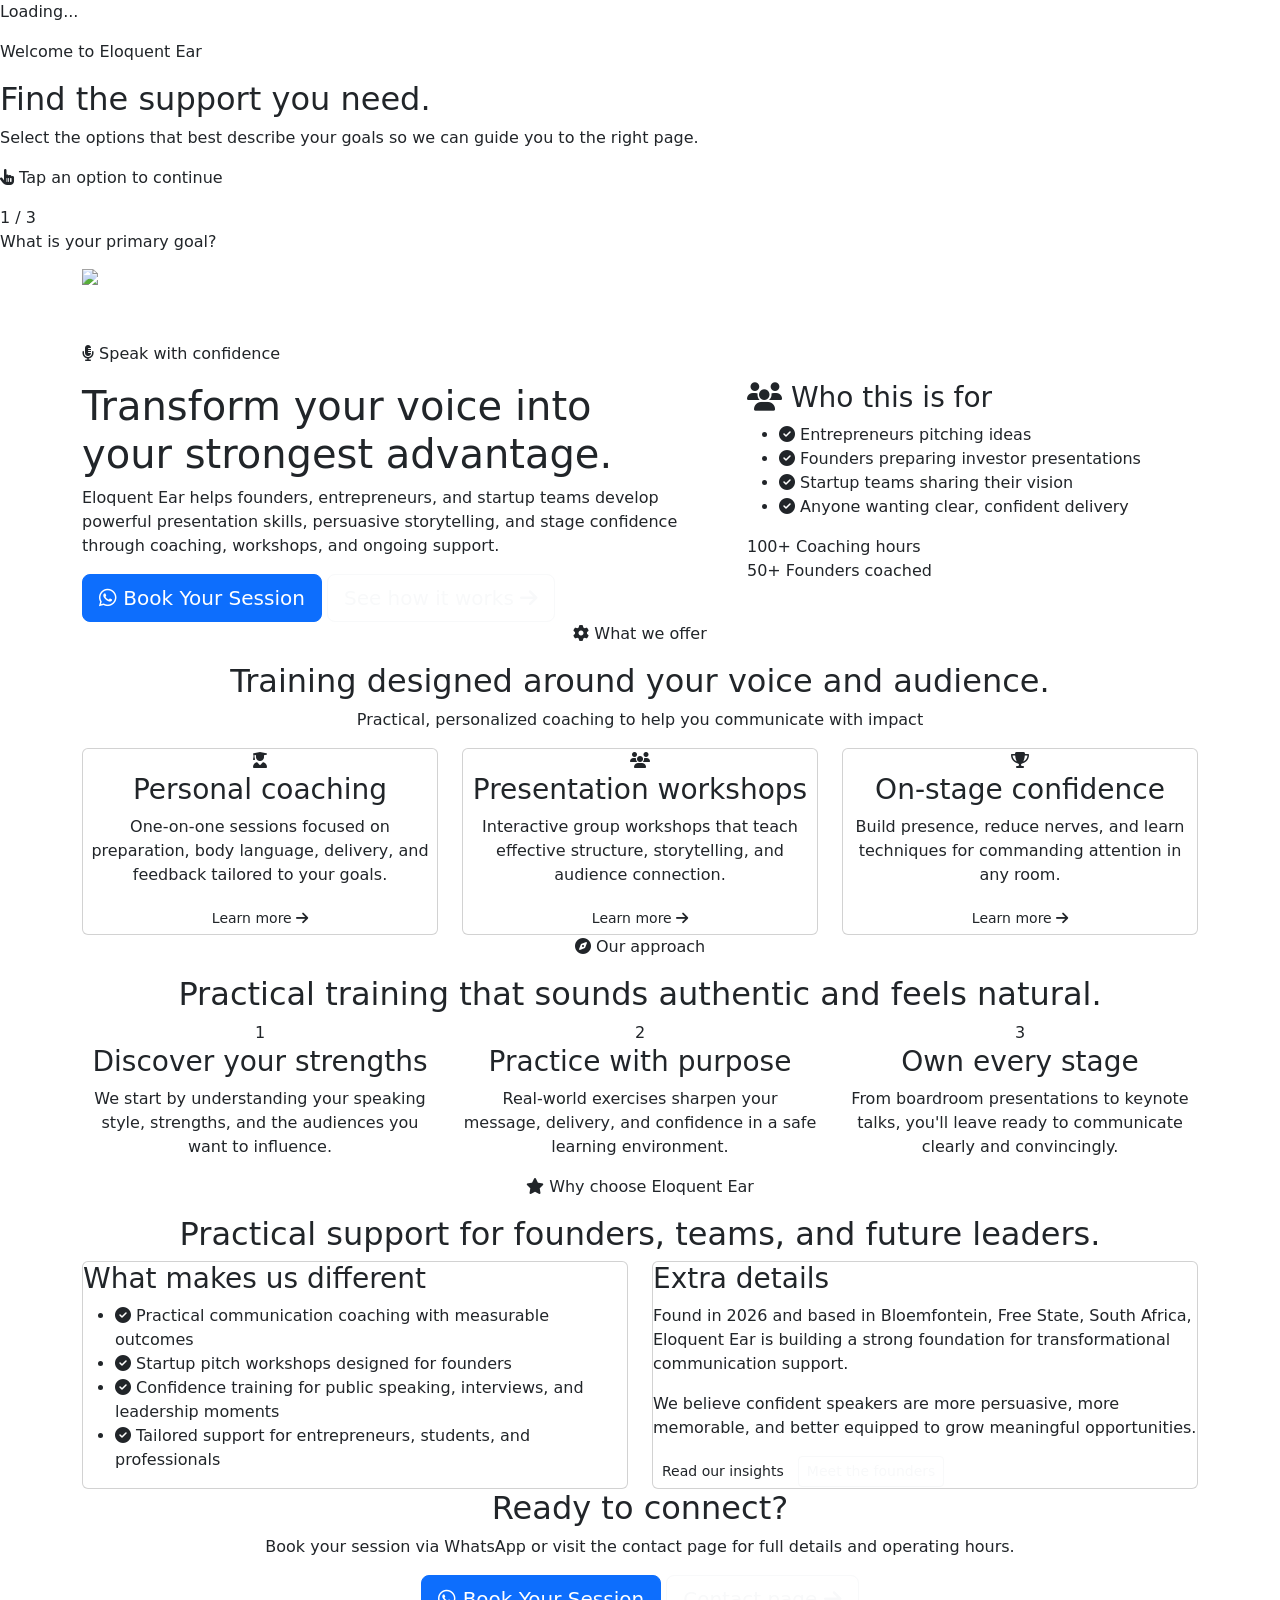
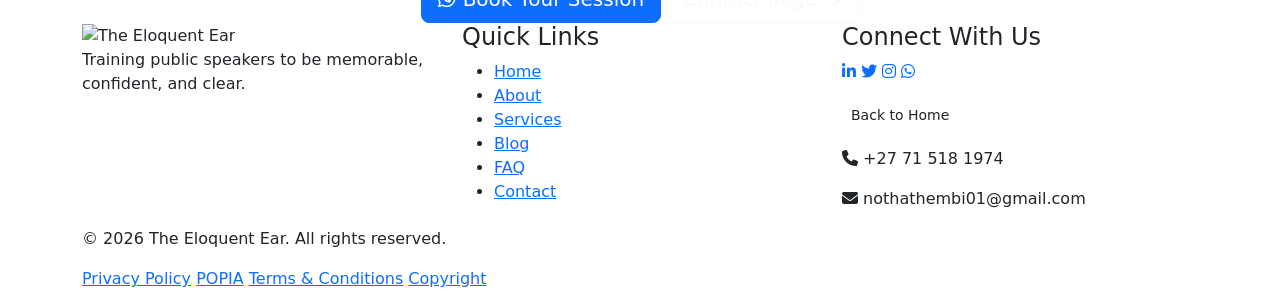
==== index.html @ 341767f8 "Add files via upload" ====
<!DOCTYPE html>
<html lang="en">
<head>
  <meta charset="UTF-8" />
  <meta name="viewport" content="width=device-width, initial-scale=1.0" />
  <title>The Eloquent Ear | Public Speaking Training</title>
  
  <!-- Bootstrap 5 -->
  <link href="https://cdn.jsdelivr.net/npm/bootstrap@5.3.0/dist/css/bootstrap.min.css" rel="stylesheet" />
  <!-- Font Awesome 6 -->
  <link rel="stylesheet" href="https://cdnjs.cloudflare.com/ajax/libs/font-awesome/6.4.0/css/all.min.css" />
  <!-- Google Fonts -->
  <link href="https://fonts.googleapis.com/css2?family=Inter:wght@300;400;600;700;800;900&display=swap" rel="stylesheet" />
  <!-- Custom CSS -->
  <link rel="stylesheet" href="assets/css/styles.css" />
  <!-- Favicon -->
  <link rel="icon" type="image/svg+xml" href="assets/images/favicon.svg" />
  <!-- Meta -->
  <meta name="description" content="Eloquent Ear — public speaking training for founders, entrepreneurs and startup teams. Coaching, workshops and on-stage confidence." />
  <meta name="theme-color" content="#d4af37" />
  <!-- Open Graph -->
  <meta property="og:title" content="Eloquent Ear | Public Speaking Training" />
  <meta property="og:description" content="Coaching and workshops to help founders and teams speak with clarity, confidence and impact." />
  <meta property="og:image" content="assets/images/logo.png" />
  <meta property="og:type" content="website" />
  <meta name="twitter:card" content="summary_large_image" />
  <link rel="canonical" href="https://yourdomain.com/eloquent-ear/index.html" />
</head>
<body>
  <!-- Loading Screen -->
  <div id="loader" class="loader-wrapper">
    <div class="loader">
      <span></span>
      <span></span>
      <span></span>
      <span></span>
    </div>
    <p class="loader-text">Loading...</p>
  </div>

  <!-- Entry Quiz Overlay -->
  <div id="entryQuizOverlay" class="entry-quiz-overlay">
    <div class="entry-quiz-card">
      <p class="eyebrow">Welcome to Eloquent Ear</p>
      <h2 class="gradient-text">Find the support you need.</h2>
      <p>Select the options that best describe your goals so we can guide you to the right page.</p>
      <p class="quiz-instructions"><i class="fas fa-hand-pointer"></i> Tap an option to continue</p>
      <div class="quiz-summary">
        <span id="quizStep">1</span> / 3
      </div>
      <div id="quizQuestion" class="quiz-question">What is your primary goal?</div>
      <div id="quizOptions" class="quiz-options"></div>
    </div>
  </div>

  <!-- Navigation -->
  <nav class="navbar navbar-expand-lg navbar-dark sticky-top">
    <div class="container">
      <a class="navbar-brand" href="index.html">
        <img src="assets/images/logo.png" alt="The Eloquent Ear" class="brand-logo" />
        <div>
          <span class="brand-name">The Eloquent Ear</span>
          <small class="brand-tagline">Public speaking training</small>
        </div>
      </a>
      <button class="navbar-toggler" type="button" data-bs-toggle="collapse" data-bs-target="#navbarNav">
        <span class="navbar-toggler-icon"></span>
      </button>
      <div class="collapse navbar-collapse" id="navbarNav">
        <ul class="navbar-nav ms-auto">
          <li class="nav-item"><a class="nav-link active" href="./index.html">Home</a></li>
          <li class="nav-item"><a class="nav-link" href="./about.html">About</a></li>
          <li class="nav-item"><a class="nav-link" href="./services.html">Services</a></li>
          <li class="nav-item"><a class="nav-link" href="./faq.html">FAQ</a></li>
          <li class="nav-item">
            <a class="nav-link btn-nav-cta" href="./contact.html">
              <i class="fas fa-envelope"></i> Contact
            </a>
          </li>
        </ul>
      </div>
    </div>
  </nav>

  <!-- Hero Section -->
  <section class="hero-section">
    <div class="container">
      <div class="row align-items-center min-vh-75">
        <div class="col-lg-7 hero-content" data-aos="fade-up">
          <p class="eyebrow"><i class="fas fa-microphone-alt"></i> Speak with confidence</p>
          <h1 class="hero-title">
            Transform your voice into <br />
            <span class="gradient-text">your strongest advantage.</span>
          </h1>
          <p class="hero-text">
            Eloquent Ear helps founders, entrepreneurs, and startup teams develop powerful presentation skills, 
            persuasive storytelling, and stage confidence through coaching, workshops, and ongoing support.
          </p>
          <div class="hero-actions">
            <a href="https://api.whatsapp.com/send?phone=27715181974&text=Hello%2C%20I%20would%20like%20to%20book%20a%20session%20with%20Eloquent%20Ear." 
               class="btn btn-primary btn-lg" target="_blank" rel="noopener">
              <i class="fab fa-whatsapp"></i> Book Your Session
            </a>
            <a href="services.html" class="btn btn-outline-light btn-lg">See how it works <i class="fas fa-arrow-right"></i></a>
          </div>
        </div>
        <div class="col-lg-5" data-aos="fade-left" data-aos-delay="200">
          <div class="hero-card">
            <h3><i class="fas fa-users"></i> Who this is for</h3>
            <ul class="hero-list">
              <li><i class="fas fa-check-circle text-gold"></i> Entrepreneurs pitching ideas</li>
              <li><i class="fas fa-check-circle text-gold"></i> Founders preparing investor presentations</li>
              <li><i class="fas fa-check-circle text-gold"></i> Startup teams sharing their vision</li>
              <li><i class="fas fa-check-circle text-gold"></i> Anyone wanting clear, confident delivery</li>
            </ul>
            <div class="hero-stats">
              <div class="stat-item">
                <span class="stat-number">100+</span>
                <span class="stat-label">Coaching hours</span>
              </div>
              <div class="stat-item">
                <span class="stat-number">50+</span>
                <span class="stat-label">Founders coached</span>
              </div>
            </div>
          </div>
        </div>
      </div>
    </div>
    <!-- Animated Background -->
    <div class="particles-bg"></div>
  </section>

  <!-- Services Section -->
  <section id="services" class="section services-section">
    <div class="container">
      <div class="text-center section-heading" data-aos="fade-up">
        <p class="eyebrow"><i class="fas fa-cog"></i> What we offer</p>
        <h2>Training designed around <span class="gradient-text">your voice</span> and audience.</h2>
        <p class="section-subtitle">Practical, personalized coaching to help you communicate with impact</p>
      </div>
      <div class="row g-4">
        <div class="col-md-4" data-aos="fade-up" data-aos-delay="100">
          <div class="card service-card h-100 text-center">
            <div class="card-icon"><i class="fas fa-user-graduate"></i></div>
            <h3>Personal coaching</h3>
            <p>One-on-one sessions focused on preparation, body language, delivery, and feedback tailored to your goals.</p>
            <a href="services.html" class="btn btn-outline-gold btn-sm">Learn more <i class="fas fa-arrow-right"></i></a>
          </div>
        </div>
        <div class="col-md-4" data-aos="fade-up" data-aos-delay="200">
          <div class="card service-card h-100 text-center">
            <div class="card-icon"><i class="fas fa-users"></i></div>
            <h3>Presentation workshops</h3>
            <p>Interactive group workshops that teach effective structure, storytelling, and audience connection.</p>
            <a href="services.html" class="btn btn-outline-gold btn-sm">Learn more <i class="fas fa-arrow-right"></i></a>
          </div>
        </div>
        <div class="col-md-4" data-aos="fade-up" data-aos-delay="300">
          <div class="card service-card h-100 text-center">
            <div class="card-icon"><i class="fas fa-trophy"></i></div>
            <h3>On-stage confidence</h3>
            <p>Build presence, reduce nerves, and learn techniques for commanding attention in any room.</p>
            <a href="services.html" class="btn btn-outline-gold btn-sm">Learn more <i class="fas fa-arrow-right"></i></a>
          </div>
        </div>
      </div>
    </div>
  </section>

  <!-- Approach Section -->
  <section id="approach" class="section approach-section">
    <div class="container">
      <div class="text-center section-heading" data-aos="fade-up">
        <p class="eyebrow"><i class="fas fa-compass"></i> Our approach</p>
        <h2>Practical training that sounds <span class="gradient-text">authentic</span> and feels natural.</h2>
      </div>
      <div class="row g-4">
        <div class="col-md-4" data-aos="fade-up" data-aos-delay="100">
          <div class="process-step text-center">
            <div class="step-number">1</div>
            <h3>Discover your strengths</h3>
            <p>We start by understanding your speaking style, strengths, and the audiences you want to influence.</p>
          </div>
        </div>
        <div class="col-md-4" data-aos="fade-up" data-aos-delay="200">
          <div class="process-step text-center">
            <div class="step-number">2</div>
            <h3>Practice with purpose</h3>
            <p>Real-world exercises sharpen your message, delivery, and confidence in a safe learning environment.</p>
          </div>
        </div>
        <div class="col-md-4" data-aos="fade-up" data-aos-delay="300">
          <div class="process-step text-center">
            <div class="step-number">3</div>
            <h3>Own every stage</h3>
            <p>From boardroom presentations to keynote talks, you'll leave ready to communicate clearly and convincingly.</p>
          </div>
        </div>
      </div>
    </div>
  </section>

  <!-- Additional Info Section -->
  <section class="section why-us-section">
    <div class="container">
      <div class="text-center section-heading" data-aos="fade-up">
        <p class="eyebrow"><i class="fas fa-star"></i> Why choose Eloquent Ear</p>
        <h2>Practical support for <span class="gradient-text">founders, teams, and future leaders</span>.</h2>
      </div>
      <div class="row g-4">
        <div class="col-lg-6" data-aos="fade-up" data-aos-delay="100">
          <div class="card mission-card h-100">
            <h3>What makes us different</h3>
            <ul class="hero-list">
              <li><i class="fas fa-check-circle text-gold"></i> Practical communication coaching with measurable outcomes</li>
              <li><i class="fas fa-check-circle text-gold"></i> Startup pitch workshops designed for founders</li>
              <li><i class="fas fa-check-circle text-gold"></i> Confidence training for public speaking, interviews, and leadership moments</li>
              <li><i class="fas fa-check-circle text-gold"></i> Tailored support for entrepreneurs, students, and professionals</li>
            </ul>
          </div>
        </div>
        <div class="col-lg-6" data-aos="fade-up" data-aos-delay="200">
          <div class="card mission-card h-100">
            <h3>Extra details</h3>
            <p>Found in 2026 and based in Bloemfontein, Free State, South Africa, Eloquent Ear is building a strong foundation for transformational communication support.</p>
            <p>We believe confident speakers are more persuasive, more memorable, and better equipped to grow meaningful opportunities.</p>
            <div class="hero-actions">
              <a href="blog.html" class="btn btn-outline-gold btn-sm">Read our insights</a>
              <a href="about.html" class="btn btn-outline-light btn-sm">Meet the founders</a>
            </div>
          </div>
        </div>
      </div>
    </div>
  </section>

  <!-- CTA Section -->
  <section class="cta-section">
    <div class="container text-center" data-aos="fade-up">
      <h2>Ready to <span class="gradient-text">connect</span>?</h2>
      <p class="cta-text">Book your session via WhatsApp or visit the contact page for full details and operating hours.</p>
      <div class="hero-actions justify-content-center">
        <a href="https://api.whatsapp.com/send?phone=27715181974&text=Hello%2C%20I%20would%20like%20to%20book%20a%20session%20with%20Eloquent%20Ear." 
           class="btn btn-primary btn-lg" target="_blank" rel="noopener">
          <i class="fab fa-whatsapp"></i> Book Your Session
        </a>
        <a href="contact.html" class="btn btn-outline-light btn-lg">Contact page <i class="fas fa-arrow-right"></i></a>
      </div>
    </div>
  </section>

  <!-- Footer -->
  <footer class="site-footer">
    <div class="container">
      <div class="row">
        <div class="col-md-4">
          <img src="assets/images/logo.png" alt="The Eloquent Ear" class="footer-logo" />
          <p class="footer-about">Training public speakers to be memorable, confident, and clear.</p>
        </div>
        <div class="col-md-4">
          <h4>Quick Links</h4>
          <ul class="footer-links">
            <li><a href="index.html">Home</a></li>
            <li><a href="about.html">About</a></li>
            <li><a href="services.html">Services</a></li>
            <li><a href="blog.html">Blog</a></li>
            <li><a href="faq.html">FAQ</a></li>
            <li><a href="contact.html">Contact</a></li>
          </ul>
        </div>
        <div class="col-md-4">
          <h4>Connect With Us</h4>
          <div class="social-links">
            <a href="https://www.linkedin.com/" class="social-link" target="_blank" rel="noopener noreferrer" aria-label="Visit LinkedIn"><i class="fab fa-linkedin-in"></i></a>
            <a href="https://x.com/" class="social-link" target="_blank" rel="noopener noreferrer" aria-label="Visit X"><i class="fab fa-twitter"></i></a>
            <a href="https://www.instagram.com/" class="social-link" target="_blank" rel="noopener noreferrer" aria-label="Visit Instagram"><i class="fab fa-instagram"></i></a>
            <a href="https://api.whatsapp.com/send?phone=27715181974" class="social-link" target="_blank" rel="noopener noreferrer" aria-label="Contact on WhatsApp"><i class="fab fa-whatsapp"></i></a>
          </div>
          <p class="mt-3"><a href="./index.html" class="btn btn-outline-gold btn-sm">Back to Home</a></p>
          <p class="footer-contact"><i class="fas fa-phone"></i> +27 71 518 1974</p>
          <p class="footer-contact"><i class="fas fa-envelope"></i> nothathembi01@gmail.com</p>
        </div>
      </div>
      <div class="footer-bottom">
        <p>&copy; 2026 The Eloquent Ear. All rights reserved.</p>
        <div class="footer-legal-links">
          <a href="legal.html#privacy-policy">Privacy Policy</a>
          <a href="legal.html#popia-notice">POPIA</a>
          <a href="legal.html#terms-conditions">Terms & Conditions</a>
          <a href="legal.html#copyright-policy">Copyright</a>
        </div>
      </div>
    </div>
  </footer>

  <!-- Bootstrap JS -->
  <script src="https://cdn.jsdelivr.net/npm/bootstrap@5.3.0/dist/js/bootstrap.bundle.min.js"></script>
  <!-- Custom JS -->
  <script src="assets/js/script.js"></script>
</body>
</html>
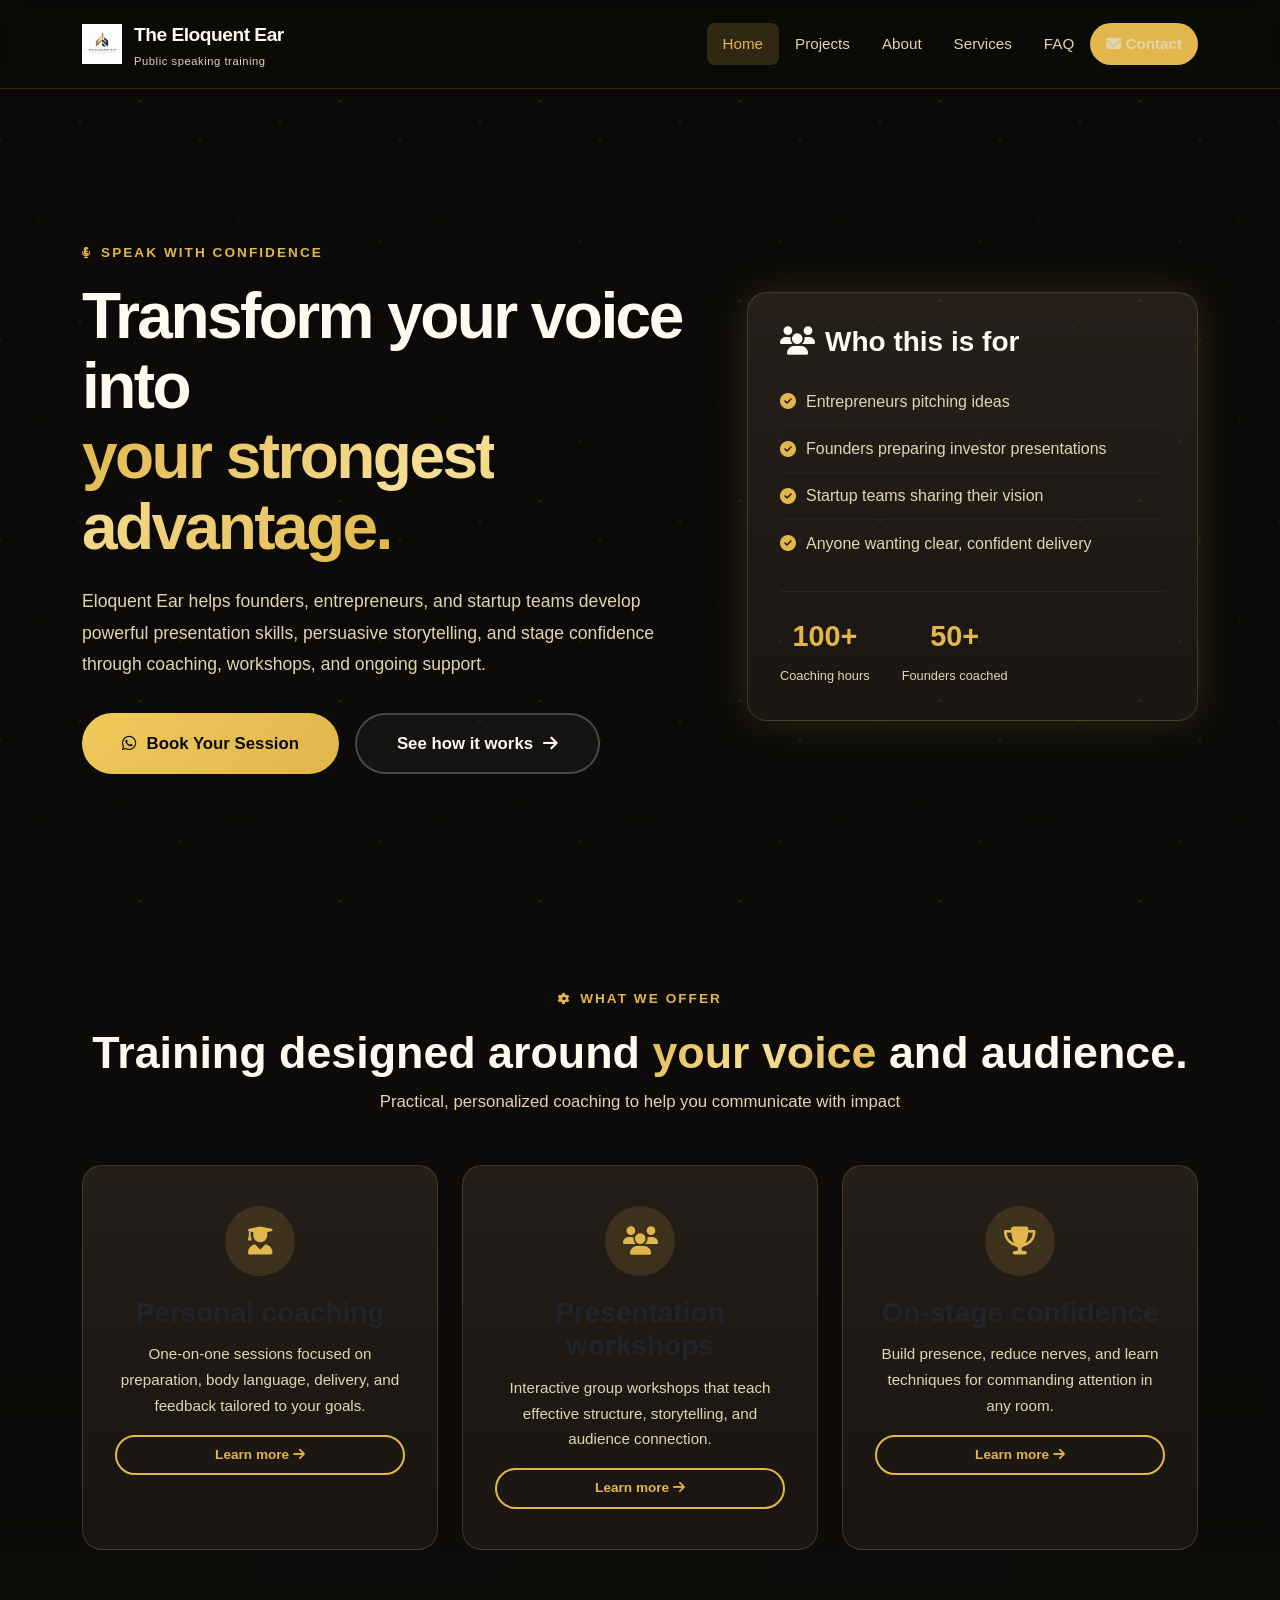
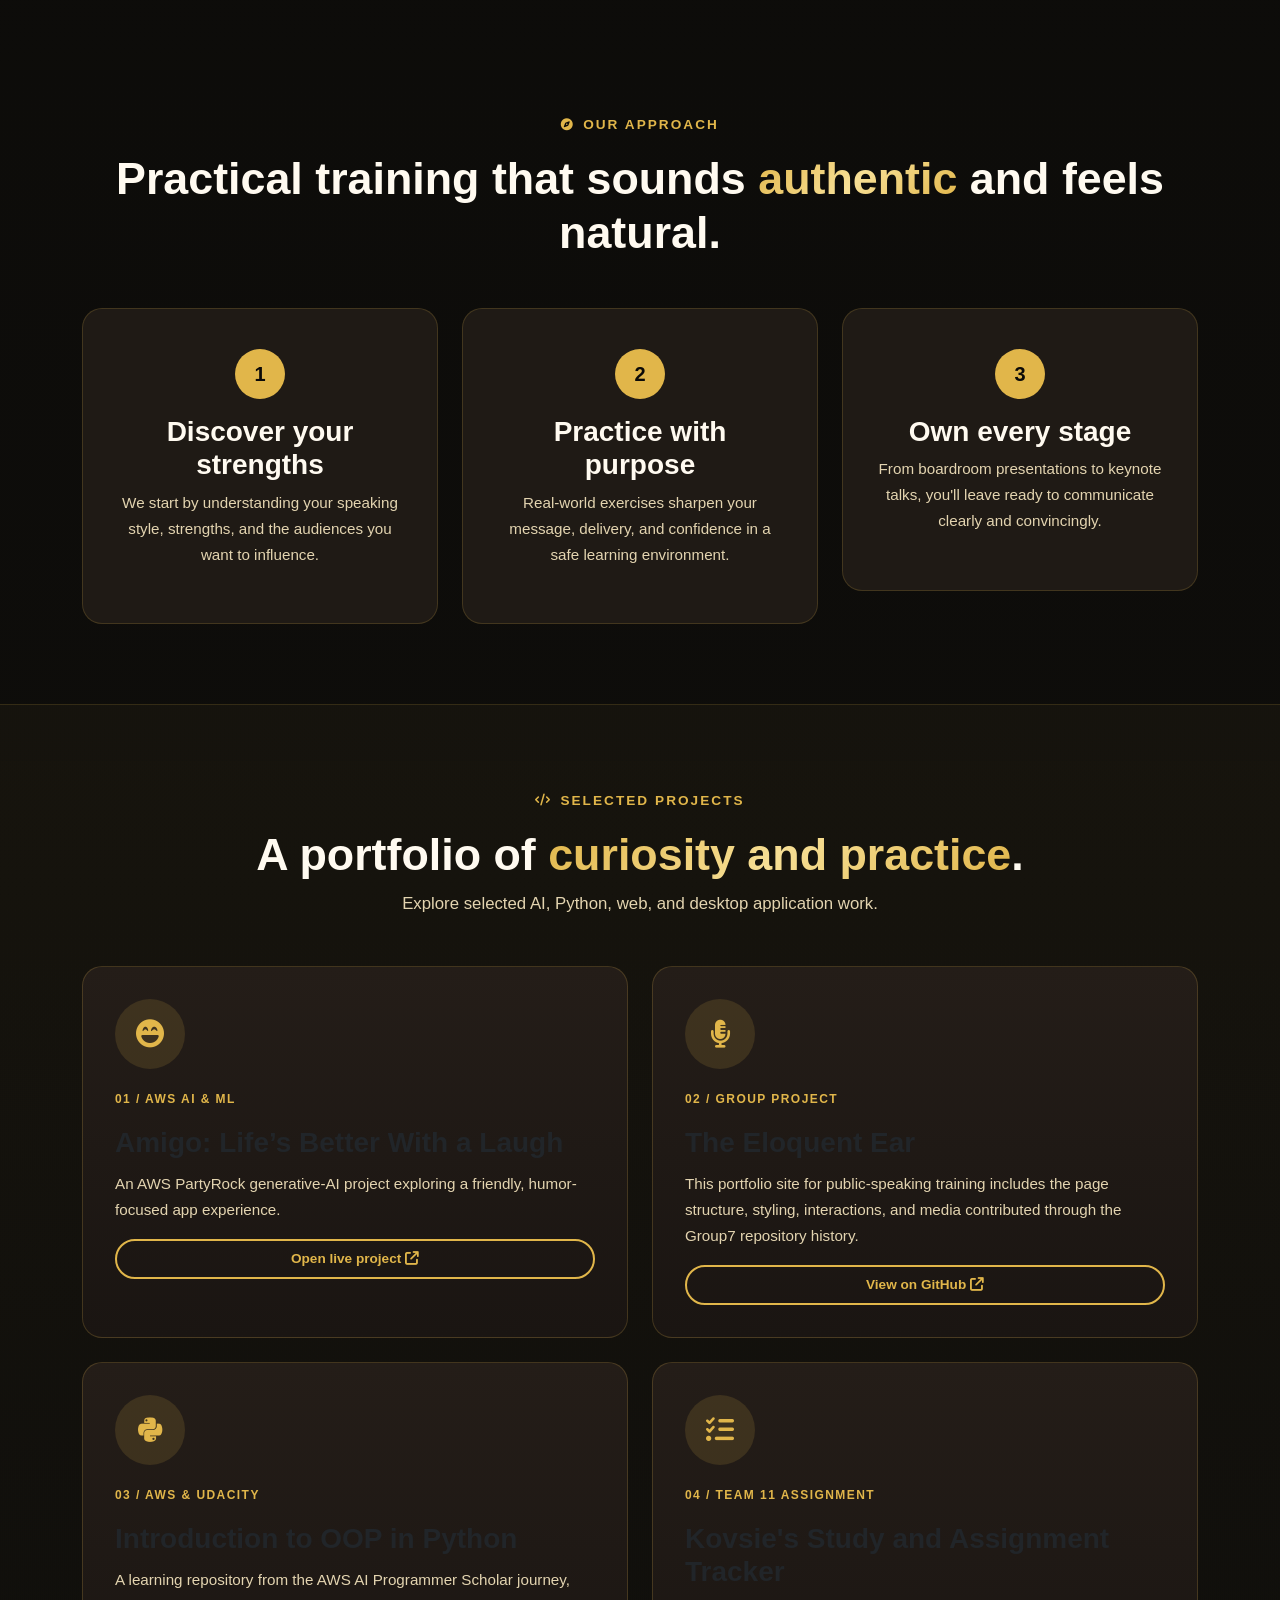
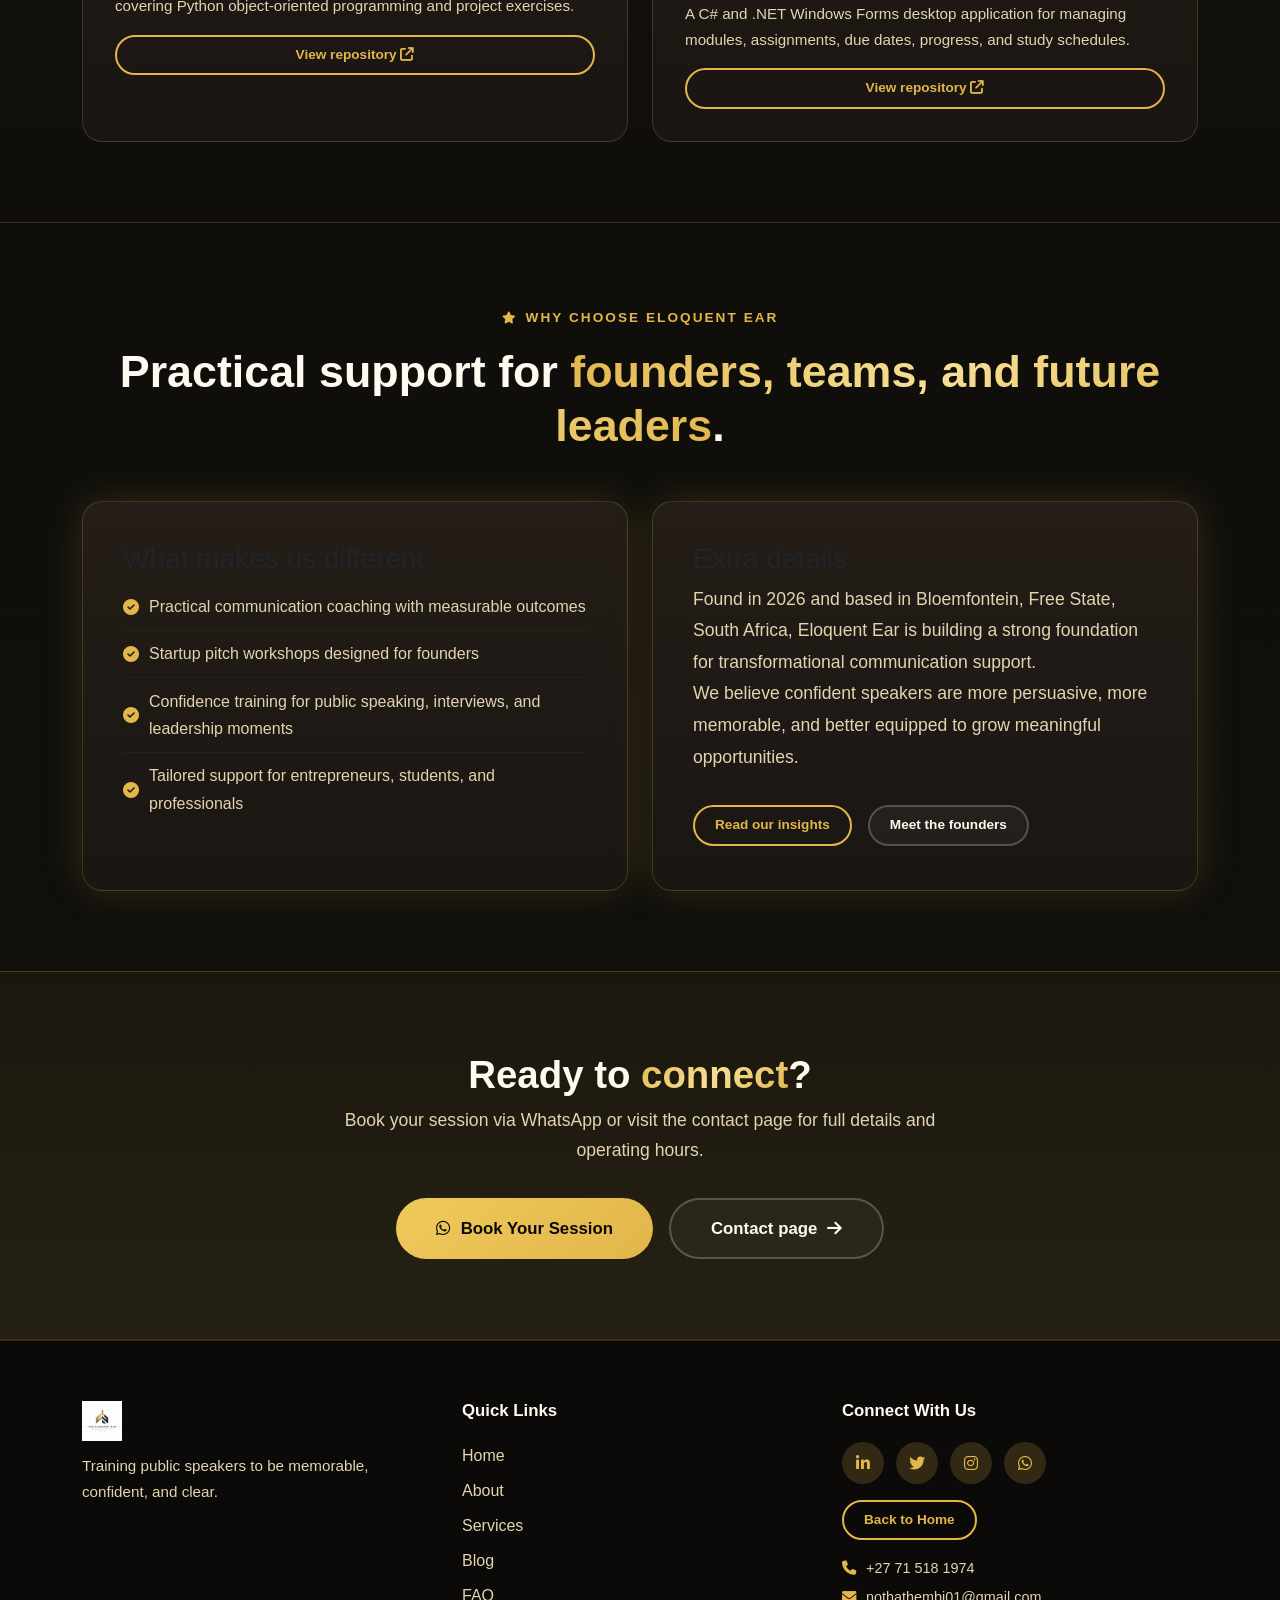
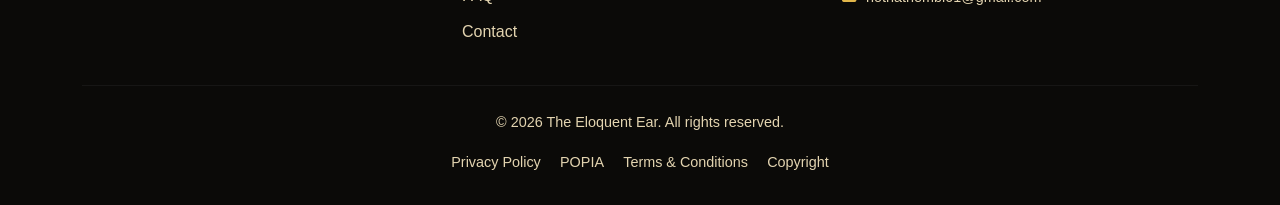
==== commit 9225111e: "Add selected projects to portfolio Co-authored-by: Copilot App <223556219+Copilot@users.noreply.gith" ====
--- a/index.html
+++ b/index.html
@@ -12,16 +12,16 @@
   <!-- Google Fonts -->
   <link href="https://fonts.googleapis.com/css2?family=Inter:wght@300;400;600;700;800;900&display=swap" rel="stylesheet" />
   <!-- Custom CSS -->
-  <link rel="stylesheet" href="assets/css/styles.css" />
+  <link rel="stylesheet" href="styles.css" />
   <!-- Favicon -->
-  <link rel="icon" type="image/svg+xml" href="assets/images/favicon.svg" />
+  <link rel="icon" type="image/png" href="logo.png" />
   <!-- Meta -->
   <meta name="description" content="Eloquent Ear — public speaking training for founders, entrepreneurs and startup teams. Coaching, workshops and on-stage confidence." />
   <meta name="theme-color" content="#d4af37" />
   <!-- Open Graph -->
   <meta property="og:title" content="Eloquent Ear | Public Speaking Training" />
   <meta property="og:description" content="Coaching and workshops to help founders and teams speak with clarity, confidence and impact." />
-  <meta property="og:image" content="assets/images/logo.png" />
+  <meta property="og:image" content="logo.png" />
   <meta property="og:type" content="website" />
   <meta name="twitter:card" content="summary_large_image" />
   <link rel="canonical" href="https://yourdomain.com/eloquent-ear/index.html" />
@@ -57,7 +57,7 @@
   <nav class="navbar navbar-expand-lg navbar-dark sticky-top">
     <div class="container">
       <a class="navbar-brand" href="index.html">
-        <img src="assets/images/logo.png" alt="The Eloquent Ear" class="brand-logo" />
+        <img src="logo.png" alt="The Eloquent Ear" class="brand-logo" />
         <div>
           <span class="brand-name">The Eloquent Ear</span>
           <small class="brand-tagline">Public speaking training</small>
@@ -69,6 +69,7 @@
       <div class="collapse navbar-collapse" id="navbarNav">
         <ul class="navbar-nav ms-auto">
           <li class="nav-item"><a class="nav-link active" href="./index.html">Home</a></li>
+          <li class="nav-item"><a class="nav-link" href="#projects">Projects</a></li>
           <li class="nav-item"><a class="nav-link" href="./about.html">About</a></li>
           <li class="nav-item"><a class="nav-link" href="./services.html">Services</a></li>
           <li class="nav-item"><a class="nav-link" href="./faq.html">FAQ</a></li>
@@ -201,6 +202,55 @@
     </div>
   </section>
 
+  <!-- Projects Section -->
+  <section id="projects" class="section projects-section">
+    <div class="container">
+      <div class="text-center section-heading" data-aos="fade-up">
+        <p class="eyebrow"><i class="fas fa-code"></i> Selected projects</p>
+        <h2>A portfolio of <span class="gradient-text">curiosity and practice</span>.</h2>
+        <p class="section-subtitle">Explore selected AI, Python, web, and desktop application work.</p>
+      </div>
+      <div class="row g-4">
+        <div class="col-md-6" data-aos="fade-up">
+          <article class="card project-card h-100">
+            <div class="card-icon"><i class="fas fa-face-laugh-beam"></i></div>
+            <p class="project-number">01 / AWS AI &amp; ML</p>
+            <h3>Amigo: Life’s Better With a Laugh</h3>
+            <p>An AWS PartyRock generative-AI project exploring a friendly, humor-focused app experience.</p>
+            <a class="btn btn-outline-gold btn-sm" href="https://partyrock.aws/u/Noluthando123/RbzQM9bd8/Amigo%253A-Life%27s-Better-With-a-Laugh" target="_blank" rel="noopener noreferrer">Open live project <i class="fas fa-arrow-up-right-from-square"></i></a>
+          </article>
+        </div>
+        <div class="col-md-6" data-aos="fade-up" data-aos-delay="100">
+          <article class="card project-card h-100">
+            <div class="card-icon"><i class="fas fa-microphone-lines"></i></div>
+            <p class="project-number">02 / Group project</p>
+            <h3>The Eloquent Ear</h3>
+            <p>This portfolio site for public-speaking training includes the page structure, styling, interactions, and media contributed through the Group7 repository history.</p>
+            <a class="btn btn-outline-gold btn-sm" href="https://github.com/Enhlosweni-2025/Group7" target="_blank" rel="noopener noreferrer">View on GitHub <i class="fas fa-arrow-up-right-from-square"></i></a>
+          </article>
+        </div>
+        <div class="col-md-6" data-aos="fade-up" data-aos-delay="200">
+          <article class="card project-card h-100">
+            <div class="card-icon"><i class="fab fa-python"></i></div>
+            <p class="project-number">03 / AWS &amp; Udacity</p>
+            <h3>Introduction to OOP in Python</h3>
+            <p>A learning repository from the AWS AI Programmer Scholar journey, covering Python object-oriented programming and project exercises.</p>
+            <a class="btn btn-outline-gold btn-sm" href="https://github.com/Aur-09/Introduction-to-OOP-in-Python" target="_blank" rel="noopener noreferrer">View repository <i class="fas fa-arrow-up-right-from-square"></i></a>
+          </article>
+        </div>
+        <div class="col-md-6" data-aos="fade-up" data-aos-delay="300">
+          <article class="card project-card h-100">
+            <div class="card-icon"><i class="fas fa-list-check"></i></div>
+            <p class="project-number">04 / Team 11 assignment</p>
+            <h3>Kovsie's Study and Assignment Tracker</h3>
+            <p>A C# and .NET Windows Forms desktop application for managing modules, assignments, due dates, progress, and study schedules.</p>
+            <a class="btn btn-outline-gold btn-sm" href="https://github.com/Aur-09/ITSA-Hackathon-1st-Team-11" target="_blank" rel="noopener noreferrer">View repository <i class="fas fa-arrow-up-right-from-square"></i></a>
+          </article>
+        </div>
+      </div>
+    </div>
+  </section>
+
   <!-- Additional Info Section -->
   <section class="section why-us-section">
     <div class="container">
@@ -255,7 +305,7 @@
     <div class="container">
       <div class="row">
         <div class="col-md-4">
-          <img src="assets/images/logo.png" alt="The Eloquent Ear" class="footer-logo" />
+          <img src="logo.png" alt="The Eloquent Ear" class="footer-logo" />
           <p class="footer-about">Training public speakers to be memorable, confident, and clear.</p>
         </div>
         <div class="col-md-4">
@@ -297,6 +347,6 @@
   <!-- Bootstrap JS -->
   <script src="https://cdn.jsdelivr.net/npm/bootstrap@5.3.0/dist/js/bootstrap.bundle.min.js"></script>
   <!-- Custom JS -->
-  <script src="assets/js/script.js"></script>
+  <script src="script.js"></script>
 </body>
 </html>
--- a/styles.css
+++ b/styles.css
@@ -0,0 +1,1348 @@
+/* ============================================
+   ROOT VARIABLES & RESET
+   ============================================ */
+:root {
+  --bg-dark: #0b0a08;
+  --bg-surface: #16120f;
+  --bg-card: #1f1a15;
+  --text-light: #fffaf0;
+  --text-muted: #e3d4b0;
+  --gold: #e1b64a;
+  --gold-rgb: 225, 182, 74;
+  --gold-soft: rgba(225, 182, 74, 0.18);
+  --gold-soft-strong: rgba(225, 182, 74, 0.28);
+  --gradient-main: linear-gradient(135deg, #e1b64a, #f7df95, #e1b64a);
+  --shadow-gold: 0 0 40px rgba(225, 182, 74, 0.16);
+  --radius: 20px;
+  --radius-sm: 12px;
+  --transition: all 0.3s cubic-bezier(0.4, 0, 0.2, 1);
+}
+
+* {
+  margin: 0;
+  padding: 0;
+  box-sizing: border-box;
+}
+
+html {
+  scroll-behavior: smooth;
+}
+
+body {
+  font-family: 'Inter', -apple-system, BlinkMacSystemFont, sans-serif;
+  background: linear-gradient(180deg, #0b0a08 0%, #11100d 100%);
+  color: var(--text-light);
+  line-height: 1.7;
+  overflow-x: hidden;
+  min-height: 100vh;
+}
+
+img {
+  max-width: 100%;
+  display: block;
+}
+
+/* ============================================
+   LOADING SCREEN
+   ============================================ */
+.loader-wrapper {
+  position: fixed;
+  top: 0;
+  left: 0;
+  width: 100%;
+  height: 100%;
+  background: var(--bg-dark);
+  display: flex;
+  flex-direction: column;
+  align-items: center;
+  justify-content: center;
+  z-index: 9999;
+  transition: opacity 0.6s ease, visibility 0.6s ease;
+}
+
+.loader-wrapper.hidden {
+  opacity: 0;
+  visibility: hidden;
+  pointer-events: none;
+}
+
+.loader {
+  display: flex;
+  gap: 12px;
+}
+
+.loader span {
+  width: 16px;
+  height: 16px;
+  border-radius: 50%;
+  background: var(--gold);
+  animation: loaderBounce 1.4s ease-in-out infinite both;
+}
+
+.loader span:nth-child(1) { animation-delay: -0.32s; }
+.loader span:nth-child(2) { animation-delay: -0.16s; }
+.loader span:nth-child(3) { animation-delay: 0s; }
+.loader span:nth-child(4) { animation-delay: 0.16s; }
+
+@keyframes loaderBounce {
+  0%, 80%, 100% { transform: scale(0); opacity: 0.5; }
+  40% { transform: scale(1); opacity: 1; }
+}
+
+.loader-text {
+  margin-top: 20px;
+  color: var(--text-muted);
+  font-weight: 300;
+  letter-spacing: 0.2em;
+  text-transform: uppercase;
+  font-size: 0.85rem;
+}
+
+/* ============================================
+   ENTRY QUIZ OVERLAY
+   ============================================ */
+.entry-quiz-overlay {
+  position: fixed;
+  inset: 0;
+  background: rgba(8, 7, 7, 0.97);
+  display: none;
+  align-items: center;
+  justify-content: center;
+  padding: 2rem;
+  z-index: 1000;
+  backdrop-filter: blur(10px);
+}
+
+.entry-quiz-overlay.active {
+  display: flex;
+}
+
+.entry-quiz-card {
+  width: min(640px, 100%);
+  padding: 2.5rem;
+  border-radius: 32px;
+  background: var(--bg-surface);
+  border: 1px solid var(--gold-soft);
+  box-shadow: var(--shadow-gold);
+  animation: quizSlideUp 0.4s ease;
+}
+
+@keyframes quizSlideUp {
+  from { transform: translateY(30px); opacity: 0; }
+  to { transform: translateY(0); opacity: 1; }
+}
+
+.entry-quiz-card h2 {
+  margin-top: 0.5rem;
+  font-weight: 800;
+}
+
+.entry-quiz-card p {
+  color: var(--text-muted);
+}
+
+.quiz-summary {
+  margin: 1.5rem 0 0.5rem;
+  color: var(--gold);
+  font-weight: 700;
+  font-size: 0.9rem;
+}
+
+.quiz-instructions {
+  color: var(--text-muted);
+  margin-top: 0.5rem;
+  font-size: 0.9rem;
+}
+
+.quiz-instructions i {
+  color: var(--gold);
+  margin-right: 6px;
+}
+
+.quiz-question {
+  color: var(--text-light);
+  font-size: 1.15rem;
+  font-weight: 600;
+  margin-bottom: 1rem;
+}
+
+.quiz-options {
+  display: grid;
+  gap: 0.75rem;
+  margin: 1rem 0 1.5rem;
+}
+
+.quiz-answer {
+  width: 100%;
+  text-align: left;
+  padding: 1rem 1.2rem;
+  border-radius: var(--radius-sm);
+  background: var(--gold-soft);
+  color: var(--text-light);
+  border: 1px solid rgba(225, 182, 74, 0.25);
+  transition: var(--transition);
+  cursor: pointer;
+  font-family: inherit;
+  font-size: 1rem;
+}
+
+.quiz-answer:hover {
+  transform: translateX(8px);
+  background: rgba(212, 175, 55, 0.25);
+  border-color: var(--gold);
+}
+
+.quiz-answer.selected {
+  background: var(--gold-soft-strong);
+  border-color: var(--gold);
+  box-shadow: 0 0 20px rgba(225, 182, 74, 0.14);
+}
+
+body.quiz-open {
+  overflow: hidden;
+}
+
+/* ============================================
+   NAVIGATION
+   ============================================ */
+.navbar {
+  background: rgba(11, 10, 8, 0.9);
+  backdrop-filter: blur(12px);
+  border-bottom: 1px solid rgba(225, 182, 74, 0.2);
+  padding: 0.75rem 0;
+  transition: var(--transition);
+}
+
+.navbar-brand {
+  display: flex;
+  align-items: center;
+  gap: 0.75rem;
+}
+
+.brand-logo {
+  height: 40px;
+  width: auto;
+}
+
+.brand-name {
+  font-weight: 800;
+  font-size: 1.2rem;
+  color: var(--text-light);
+  letter-spacing: -0.5px;
+}
+
+.brand-tagline {
+  display: block;
+  font-size: 0.7rem;
+  color: var(--text-muted);
+  font-weight: 300;
+  letter-spacing: 0.05em;
+}
+
+.navbar-nav .nav-link {
+  color: var(--text-muted) !important;
+  font-weight: 500;
+  padding: 0.5rem 1rem !important;
+  transition: var(--transition);
+  border-radius: 8px;
+  font-size: 0.95rem;
+}
+
+.navbar-nav .nav-link:hover,
+.navbar-nav .nav-link.active {
+  color: var(--gold) !important;
+  background: var(--gold-soft);
+}
+
+.btn-nav-cta {
+  background: var(--gold) !important;
+  color: var(--bg-dark) !important;
+  border-radius: 999px !important;
+  padding: 0.5rem 1.5rem !important;
+  font-weight: 600 !important;
+  transition: var(--transition);
+}
+
+.btn-nav-cta:hover {
+  transform: scale(1.05);
+  box-shadow: var(--shadow-gold);
+  color: var(--bg-dark) !important;
+}
+
+/* ============================================
+   HERO SECTION
+   ============================================ */
+.hero-section {
+  position: relative;
+  padding: 80px 0 60px;
+  overflow: hidden;
+}
+
+.min-vh-75 {
+/* Center hero-card content vertically and ensure full-height alignment */
+.hero-card {
+  display: flex;
+  flex-direction: column;
+  justify-content: center;
+  height: 100%;
+}
+  min-height: 75vh;
+}
+
+.min-vh-60 {
+  min-height: 60vh;
+}
+/* Ensure icons and text inside hero buttons align */
+.hero-actions .btn {
+  display: inline-flex;
+  align-items: center;
+  gap: 0.6rem;
+}
+
+.min-vh-50 {
+  min-height: 50vh;
+}
+
+/* Footer spacing and alignment improvements */
+.site-footer .row {
+  align-items: flex-start;
+}
+
+@media (max-width: 767px) {
+  .site-footer .row {
+    text-align: center;
+    align-items: center;
+  }
+  .site-footer .col-md-4 {
+    margin-bottom: 1.25rem;
+  }
+}
+.hero-title {
+  font-size: clamp(2.5rem, 5vw, 4.5rem);
+  font-weight: 900;
+  line-height: 1.1;
+  letter-spacing: -0.04em;
+  margin-bottom: 1.5rem;
+}
+
+.gradient-text {
+  background: var(--gradient-main);
+  -webkit-background-clip: text;
+  -webkit-text-fill-color: transparent;
+  background-clip: text;
+}
+
+.eyebrow {
+  display: inline-flex;
+  align-items: center;
+  gap: 8px;
+  text-transform: uppercase;
+  letter-spacing: 0.15em;
+  color: var(--gold);
+  font-size: 0.85rem;
+  font-weight: 600;
+  margin-bottom: 1rem;
+}
+
+.eyebrow i {
+  font-size: 0.75rem;
+}
+
+.hero-text {
+  font-size: 1.1rem;
+  color: var(--text-muted);
+  max-width: 600px;
+  line-height: 1.8;
+}
+
+.hero-actions {
+  display: flex;
+  flex-wrap: wrap;
+  gap: 1rem;
+  margin-top: 2rem;
+}
+
+/* Buttons */
+.btn {
+  border-radius: 999px;
+  padding: 0.75rem 2rem;
+  font-weight: 600;
+  transition: var(--transition);
+  border: none;
+}
+
+.btn-primary {
+  background: linear-gradient(135deg, #f0c95b, var(--gold));
+  color: var(--bg-dark);
+}
+
+.btn-primary:hover {
+  background: linear-gradient(135deg, #f6dc84, #f0c95b);
+  transform: translateY(-2px);
+  box-shadow: var(--shadow-gold);
+  color: var(--bg-dark);
+}
+
+.btn-outline-light {
+  border: 2px solid rgba(255, 255, 255, 0.22);
+  color: var(--text-light);
+  background: rgba(255, 255, 255, 0.04);
+}
+
+.btn-outline-light:hover {
+  background: rgba(255, 255, 255, 0.08);
+  border-color: var(--gold);
+  color: var(--gold);
+  transform: translateY(-2px);
+}
+
+.btn-outline-gold {
+  border: 2px solid var(--gold);
+  color: var(--gold);
+  background: transparent;
+}
+
+.btn-outline-gold:hover {
+  background: var(--gold);
+  color: var(--bg-dark);
+  transform: translateY(-2px);
+}
+
+.btn-lg {
+  padding: 1rem 2.5rem;
+  font-size: 1.05rem;
+}
+
+.btn-sm {
+  padding: 0.5rem 1.25rem;
+  font-size: 0.85rem;
+}
+
+/* Hero Card */
+.hero-card {
+  background: linear-gradient(180deg, #261f1a 0%, #1b1612 100%);
+  border-radius: var(--radius);
+  padding: 2rem;
+  border: 1px solid rgba(225, 182, 74, 0.2);
+  box-shadow: var(--shadow-gold);
+}
+
+.hero-card h3 {
+  font-weight: 700;
+  margin-bottom: 1.25rem;
+  display: flex;
+  align-items: center;
+  gap: 10px;
+}
+
+.hero-list {
+  list-style: none;
+  padding: 0;
+  margin: 0 0 1.5rem;
+}
+
+.hero-list li {
+  padding: 0.6rem 0;
+  display: flex;
+  align-items: center;
+  gap: 10px;
+  color: var(--text-muted);
+  border-bottom: 1px solid rgba(255, 255, 255, 0.03);
+}
+
+.hero-list li:last-child {
+  border-bottom: none;
+}
+
+.text-gold {
+  color: var(--gold);
+}
+
+.hero-stats {
+  display: flex;
+  gap: 2rem;
+  padding-top: 1.25rem;
+  border-top: 1px solid rgba(255, 255, 255, 0.05);
+}
+
+.stat-item {
+  text-align: center;
+}
+
+.stat-number {
+  display: block;
+  font-size: 1.8rem;
+  font-weight: 800;
+  color: var(--gold);
+}
+
+.stat-label {
+  font-size: 0.8rem;
+  color: var(--text-muted);
+  font-weight: 300;
+}
+
+/* Particles Background */
+.particles-bg {
+  position: absolute;
+  top: 0;
+  left: 0;
+  width: 100%;
+  height: 100%;
+  pointer-events: none;
+  overflow: hidden;
+}
+
+.particles-bg::before {
+  content: '';
+  position: absolute;
+  width: 200%;
+  height: 200%;
+  top: -50%;
+  left: -50%;
+  background-image: 
+    radial-gradient(2px 2px at 20% 30%, rgba(212, 175, 55, 0.3), transparent),
+    radial-gradient(2px 2px at 40% 70%, rgba(212, 175, 55, 0.2), transparent),
+    radial-gradient(2px 2px at 60% 20%, rgba(212, 175, 55, 0.25), transparent),
+    radial-gradient(2px 2px at 80% 60%, rgba(212, 175, 55, 0.15), transparent),
+    radial-gradient(2px 2px at 10% 80%, rgba(212, 175, 55, 0.2), transparent),
+    radial-gradient(2px 2px at 90% 10%, rgba(212, 175, 55, 0.3), transparent);
+  background-size: 200px 200px;
+  animation: particleFloat 60s linear infinite;
+  opacity: 0.6;
+}
+
+@keyframes particleFloat {
+  0% { transform: translate(0, 0) rotate(0deg); }
+  100% { transform: translate(-50%, -50%) rotate(360deg); }
+}
+
+/* ============================================
+   SECTIONS
+   ============================================ */
+.section {
+  padding: 80px 0;
+}
+
+.section-heading {
+  margin-bottom: 3rem;
+}
+
+.section-heading .eyebrow {
+  justify-content: center;
+}
+
+.section-heading h2 {
+  font-size: clamp(2rem, 3.5vw, 3rem);
+  font-weight: 800;
+  line-height: 1.2;
+  margin-bottom: 0.5rem;
+}
+
+.section-subtitle {
+  color: var(--text-muted);
+  font-size: 1.05rem;
+  max-width: 600px;
+  margin: 0 auto;
+}
+
+/* ============================================
+   SERVICE CARDS
+   ============================================ */
+.service-card {
+  background: linear-gradient(180deg, #241d18 0%, #1a1512 100%);
+  border: 1px solid rgba(225, 182, 74, 0.2);
+  border-radius: var(--radius);
+  padding: 2.5rem 2rem;
+  transition: var(--transition);
+}
+
+.service-card:hover {
+  transform: translateY(-8px);
+  border-color: var(--gold);
+  box-shadow: var(--shadow-gold);
+}
+
+.card-icon {
+  width: 70px;
+  height: 70px;
+  border-radius: 50%;
+  background: rgba(225, 182, 74, 0.14);
+  display: flex;
+  align-items: center;
+  justify-content: center;
+  margin: 0 auto 1.25rem;
+  font-size: 1.75rem;
+  color: var(--gold);
+  transition: var(--transition);
+}
+
+.service-card:hover .card-icon {
+  background: var(--gold);
+  color: var(--bg-dark);
+}
+
+.service-card h3 {
+  font-weight: 700;
+  margin-bottom: 0.75rem;
+}
+
+.service-card p {
+  color: var(--text-muted);
+  font-size: 0.95rem;
+}
+
+/* ============================================
+   PROJECT CARDS
+   ============================================ */
+.projects-section {
+  background: linear-gradient(180deg, rgba(225, 182, 74, 0.04), transparent);
+  border-top: 1px solid var(--gold-soft);
+  border-bottom: 1px solid var(--gold-soft);
+}
+
+.project-card {
+  background: linear-gradient(180deg, #241d18 0%, #1a1512 100%);
+  border: 1px solid rgba(225, 182, 74, 0.2);
+  border-radius: var(--radius);
+  padding: 2rem;
+  transition: var(--transition);
+}
+
+.project-card:hover {
+  transform: translateY(-8px);
+  border-color: var(--gold);
+  box-shadow: var(--shadow-gold);
+}
+
+.project-card .card-icon {
+  margin: 0 0 1.25rem;
+}
+
+.project-number {
+  color: var(--gold);
+  font-size: 0.75rem;
+  font-weight: 700;
+  letter-spacing: 0.12em;
+  text-transform: uppercase;
+}
+
+.project-card h3 {
+  font-weight: 700;
+  margin-bottom: 0.75rem;
+}
+
+.project-card p:not(.project-number) {
+  color: var(--text-muted);
+  font-size: 0.95rem;
+}
+
+/* ============================================
+   BLOG GALLERY / ACHIEVEMENTS
+   ============================================ */
+.blog-gallery-section {
+  position: relative;
+  background: linear-gradient(135deg, rgba(8, 7, 7, 0.96), rgba(26, 22, 22, 0.95));
+  border-top: 1px solid var(--gold-soft);
+  border-bottom: 1px solid var(--gold-soft);
+}
+
+.blog-gallery-section::before {
+  content: "";
+  position: absolute;
+  inset: 0;
+  background-image:
+    radial-gradient(circle at top left, rgba(212, 175, 55, 0.12), transparent 30%),
+    radial-gradient(circle at bottom right, rgba(212, 175, 55, 0.1), transparent 35%);
+  pointer-events: none;
+}
+
+.blog-post-card {
+  padding: 0;
+  overflow: hidden;
+  border: 1px solid rgba(212, 175, 55, 0.2);
+  background: rgba(18, 16, 16, 0.95);
+  box-shadow: 0 12px 40px rgba(0, 0, 0, 0.25);
+}
+
+.blog-card-image {
+  width: 100%;
+  height: 260px;
+  object-fit: cover;
+  display: block;
+}
+
+.blog-card-content {
+  padding: 1.5rem 1.5rem 1.75rem;
+}
+
+.blog-card-content h3 {
+  font-size: 1.2rem;
+  font-weight: 700;
+  margin-bottom: 0.6rem;
+  color: var(--text-light);
+}
+
+.blog-card-content p {
+  color: var(--text-muted);
+  margin-bottom: 0;
+  font-size: 0.95rem;
+}
+
+/* ============================================
+   TEAM PROFILE IMAGES
+   ============================================ */
+.team-profile-image {
+  width: 100%;
+  height: 220px;
+  object-fit: cover;
+  border-radius: 16px;
+  margin-bottom: 1.25rem;
+  border: 1px solid rgba(212, 175, 55, 0.25);
+}
+
+/* ============================================
+   PROCESS STEPS
+   ============================================ */
+.process-step {
+  background: var(--bg-card);
+  border-radius: var(--radius);
+  padding: 2.5rem 2rem;
+  border: 1px solid var(--gold-soft);
+  transition: var(--transition);
+}
+
+.process-step:hover {
+  border-color: var(--gold);
+  transform: translateY(-4px);
+}
+
+.step-number {
+  width: 50px;
+  height: 50px;
+  border-radius: 50%;
+  background: var(--gold);
+  color: var(--bg-dark);
+  display: inline-flex;
+  align-items: center;
+  justify-content: center;
+  font-size: 1.25rem;
+  font-weight: 800;
+  margin-bottom: 1rem;
+}
+
+.process-step h3 {
+  font-weight: 700;
+  margin-bottom: 0.5rem;
+}
+
+.process-step p {
+  color: var(--text-muted);
+  font-size: 0.95rem;
+}
+
+/* ============================================
+   CTA SECTION
+   ============================================ */
+.cta-section {
+  padding: 80px 0;
+  background: linear-gradient(180deg, rgba(225, 182, 74, 0.05), rgba(225, 182, 74, 0.1));
+  border-top: 1px solid rgba(225, 182, 74, 0.18);
+  border-bottom: 1px solid rgba(225, 182, 74, 0.18);
+}
+
+.cta-section h2 {
+  font-size: clamp(2rem, 3vw, 3rem);
+  font-weight: 800;
+}
+
+.cta-text {
+  color: var(--text-muted);
+  font-size: 1.1rem;
+  max-width: 600px;
+  margin: 0 auto 2rem;
+}
+
+/* ============================================
+   ABOUT PAGE
+   ============================================ */
+.mission-section {
+  background: linear-gradient(180deg, var(--bg-dark), var(--bg-card));
+}
+
+.mission-title {
+  font-size: clamp(1.8rem, 3vw, 2.8rem);
+  font-weight: 800;
+  line-height: 1.3;
+  margin-bottom: 2rem;
+}
+
+.mission-card {
+  background: linear-gradient(180deg, #241d18 0%, #1a1612 100%);
+  border: 1px solid rgba(225, 182, 74, 0.2);
+  border-radius: var(--radius);
+  padding: 2.5rem;
+  text-align: left;
+  box-shadow: var(--shadow-gold);
+}
+
+.mission-card p {
+  color: var(--text-muted);
+  font-size: 1.1rem;
+  line-height: 1.8;
+  margin: 0;
+}
+
+.story-section .story-content p {
+  color: var(--text-muted);
+  line-height: 1.9;
+  margin-bottom: 1.25rem;
+}
+
+.story-section .story-content p:last-child {
+  margin-bottom: 0;
+}
+
+/* Team */
+.team-photo {
+  border-radius: var(--radius);
+  border: 1px solid var(--gold-soft);
+  box-shadow: var(--shadow-gold);
+}
+
+.team-card {
+  background: linear-gradient(180deg, #241d18 0%, #1a1612 100%);
+  border: 1px solid rgba(225, 182, 74, 0.2);
+  border-radius: var(--radius);
+  padding: 2rem;
+  height: 100%;
+  transition: var(--transition);
+}
+
+.team-card:hover {
+  border-color: var(--gold);
+  transform: translateY(-4px);
+}
+
+.team-card-header {
+  font-size: 2.5rem;
+  color: var(--gold);
+  margin-bottom: 0.5rem;
+}
+
+.team-card h3 {
+  font-weight: 700;
+  margin-bottom: 0.25rem;
+}
+
+.team-role {
+  color: var(--gold);
+  font-weight: 600;
+  font-size: 0.85rem;
+  margin-bottom: 0.75rem;
+}
+
+.team-card p {
+  color: var(--text-muted);
+  font-size: 0.95rem;
+  margin: 0;
+}
+
+/* ============================================
+   CONTACT PAGE
+   ============================================ */
+.contact-section {
+  background: linear-gradient(180deg, var(--bg-dark), var(--bg-card));
+}
+
+.contact-form-card {
+  background: var(--bg-card);
+  border: 1px solid var(--gold-soft);
+  border-radius: var(--radius);
+  padding: 2.5rem;
+}
+
+.contact-form-card h2 {
+  font-weight: 700;
+  margin-bottom: 0.5rem;
+}
+
+.contact-form-card h2 i {
+  color: var(--gold);
+}
+
+.contact-form-card > p {
+  color: var(--text-muted);
+  margin-bottom: 1.5rem;
+}
+
+.contact-form-card .form-label {
+  color: var(--text-muted);
+  font-weight: 500;
+  font-size: 0.9rem;
+}
+
+.contact-form-card .form-label i {
+  color: var(--gold);
+  width: 18px;
+}
+
+.contact-form-card .form-control,
+.contact-form-card .form-select {
+  background: rgba(255, 255, 255, 0.03);
+  border: 1px solid rgba(255, 255, 255, 0.08);
+  border-radius: var(--radius-sm);
+  color: var(--text-light);
+  padding: 0.75rem 1rem;
+  transition: var(--transition);
+}
+
+.contact-form-card .form-control:focus,
+.contact-form-card .form-select:focus {
+  border-color: var(--gold);
+  box-shadow: 0 0 0 3px var(--gold-soft);
+  background: rgba(255, 255, 255, 0.05);
+}
+
+.contact-form-card .form-control::placeholder {
+  color: rgba(255, 255, 255, 0.2);
+}
+
+.contact-form-card .form-select option {
+  background: var(--bg-dark);
+  color: var(--text-light);
+}
+
+.success-message {
+  color: var(--gold);
+  min-height: 1.5rem;
+  font-weight: 500;
+}
+
+/* Contact Info Card */
+.contact-info-card {
+  background: var(--bg-card);
+  border: 1px solid var(--gold-soft);
+  border-radius: var(--radius);
+  padding: 2.5rem;
+}
+
+.contact-info-card h3 {
+  font-weight: 700;
+  margin-bottom: 2rem;
+  display: flex;
+  align-items: center;
+  gap: 10px;
+}
+
+.contact-info-card h3 i {
+  color: var(--gold);
+}
+
+.contact-info-item {
+  display: flex;
+  gap: 1rem;
+  margin-bottom: 1.75rem;
+}
+
+.contact-info-item:last-child {
+  margin-bottom: 0;
+}
+
+.contact-icon {
+  width: 45px;
+  height: 45px;
+  border-radius: 50%;
+  background: var(--gold-soft);
+  display: flex;
+  align-items: center;
+  justify-content: center;
+  color: var(--gold);
+  font-size: 1.1rem;
+  flex-shrink: 0;
+}
+
+.contact-info-item h4 {
+  font-weight: 600;
+  font-size: 1rem;
+  margin-bottom: 0.1rem;
+}
+
+.contact-info-item p {
+  color: var(--text-muted);
+  font-size: 0.95rem;
+  margin: 0;
+}
+
+.contact-info-item a {
+  color: var(--gold);
+  text-decoration: none;
+  transition: var(--transition);
+}
+
+.contact-info-item a:hover {
+  color: #e8c84a;
+}
+
+.badge-booking {
+  background: var(--gold);
+  color: var(--bg-dark);
+  font-size: 0.65rem;
+  font-weight: 700;
+  padding: 0.2rem 0.6rem;
+  border-radius: 999px;
+  text-transform: uppercase;
+  letter-spacing: 0.05em;
+}
+
+.contact-cta {
+  margin-top: 2rem;
+  padding-top: 1.5rem;
+  border-top: 1px solid rgba(255, 255, 255, 0.05);
+}
+
+/* ============================================
+   FAQ SECTION (on contact page)
+   ============================================ */
+.faq-section {
+  background: var(--bg-dark);
+}
+
+.faq-list {
+  display: grid;
+  gap: 0.75rem;
+}
+
+.faq-item {
+  background: var(--bg-card);
+  border-radius: var(--radius-sm);
+  border: 1px solid var(--gold-soft);
+  overflow: hidden;
+  transition: var(--transition);
+}
+
+.faq-item:hover {
+  border-color: var(--gold);
+}
+
+.faq-question {
+  width: 100%;
+  display: flex;
+  align-items: center;
+  justify-content: space-between;
+  padding: 1.25rem 1.5rem;
+  background: transparent;
+  border: none;
+  color: var(--text-light);
+  font-weight: 600;
+  font-size: 1rem;
+  cursor: pointer;
+  transition: var(--transition);
+  font-family: inherit;
+  text-align: left;
+}
+
+.faq-question:hover {
+  color: var(--gold);
+}
+
+.faq-question span {
+  display: flex;
+  align-items: center;
+  gap: 10px;
+}
+
+.faq-question span i {
+  color: var(--gold);
+  font-size: 0.75rem;
+  transition: var(--transition);
+}
+
+.faq-item.open .faq-question span i {
+  transform: rotate(90deg);
+}
+
+.faq-question .fa-plus {
+  color: var(--gold);
+  font-size: 0.9rem;
+  transition: var(--transition);
+}
+
+.faq-item.open .faq-question .fa-plus {
+  transform: rotate(45deg);
+}
+
+.faq-content {
+  max-height: 0;
+  overflow: hidden;
+  padding: 0 1.5rem;
+  transition: max-height 0.3s ease, padding 0.3s ease;
+}
+
+.faq-item.open .faq-content {
+  padding: 0 1.5rem 1.25rem;
+}
+
+.faq-content p {
+  margin: 0;
+  color: var(--text-muted);
+  line-height: 1.8;
+}
+
+/* ============================================
+   FAQ SIDEBAR
+   ============================================ */
+.faq-sidebar {
+  background: rgba(22, 18, 15, 0.75);
+  border: 1px solid rgba(225, 182, 74, 0.18);
+  border-radius: var(--radius);
+  padding: 1.5rem;
+  box-shadow: var(--shadow-gold);
+}
+
+.faq-sidebar h4 {
+  font-size: 1.05rem;
+  margin-bottom: 1rem;
+  color: var(--text-light);
+}
+
+.faq-category-list,
+.faq-legal-links {
+  list-style: none;
+  padding: 0;
+  margin: 0;
+}
+
+.faq-category-list li,
+.faq-legal-links li {
+  margin-bottom: 0.6rem;
+}
+
+.faq-category-list a,
+.faq-legal-links a {
+  color: var(--text-muted);
+  text-decoration: none;
+  font-size: 0.95rem;
+  transition: var(--transition);
+}
+
+.faq-category-list a:hover,
+.faq-category-list a.active,
+.faq-legal-links a:hover {
+  color: var(--gold);
+  padding-left: 4px;
+}
+
+.faq-sidebar-block {
+  margin-top: 1.25rem;
+  padding-top: 1rem;
+  border-top: 1px solid rgba(255, 255, 255, 0.08);
+}
+
+.faq-sidebar-block h5 {
+  font-size: 0.95rem;
+  color: var(--text-light);
+  margin-bottom: 0.75rem;
+}
+
+/* ============================================
+   FOOTER
+   ============================================ */
+.site-footer {
+  background: var(--bg-dark);
+  border-top: 1px solid var(--gold-soft);
+  padding: 60px 0 30px;
+}
+
+.footer-logo {
+  height: 40px;
+  width: auto;
+  margin-bottom: 0.75rem;
+}
+
+.footer-about {
+  color: var(--text-muted);
+  font-size: 0.95rem;
+}
+
+.site-footer h4 {
+  font-weight: 600;
+  margin-bottom: 1.25rem;
+  font-size: 1.05rem;
+}
+
+.footer-links {
+  list-style: none;
+  padding: 0;
+  margin: 0;
+}
+
+.footer-links li {
+  margin-bottom: 0.5rem;
+}
+
+.footer-links a {
+  color: var(--text-muted);
+  text-decoration: none;
+  transition: var(--transition);
+}
+
+.footer-links a:hover {
+  color: var(--gold);
+  padding-left: 6px;
+}
+
+.social-links {
+  display: flex;
+  gap: 0.75rem;
+  margin-bottom: 1rem;
+}
+
+.social-link {
+  width: 42px;
+  height: 42px;
+  border-radius: 50%;
+  background: var(--gold-soft);
+  display: flex;
+  align-items: center;
+  justify-content: center;
+  color: var(--gold);
+  text-decoration: none;
+  transition: var(--transition);
+}
+
+.social-link:hover {
+  background: var(--gold);
+  color: var(--bg-dark);
+  transform: translateY(-4px);
+}
+
+.footer-contact {
+  color: var(--text-muted);
+  font-size: 0.9rem;
+  margin-bottom: 0.3rem;
+}
+
+.footer-contact i {
+  color: var(--gold);
+  width: 20px;
+}
+
+.footer-bottom {
+  margin-top: 2rem;
+  padding-top: 1.5rem;
+  border-top: 1px solid rgba(255, 255, 255, 0.05);
+  text-align: center;
+  color: var(--text-muted);
+  font-size: 0.9rem;
+}
+
+.footer-legal-links {
+  display: flex;
+  justify-content: center;
+  flex-wrap: wrap;
+  gap: 0.9rem 1.2rem;
+  margin-top: 0.75rem;
+}
+
+.footer-legal-links a {
+  color: var(--text-muted);
+  text-decoration: none;
+  transition: var(--transition);
+}
+
+.footer-legal-links a:hover {
+  color: var(--gold);
+}
+
+/* ============================================
+   RESPONSIVE
+   ============================================ */
+@media (max-width: 991px) {
+  .navbar-nav {
+    padding: 1rem 0;
+  }
+  
+  .btn-nav-cta {
+    background: transparent !important;
+    color: var(--text-muted) !important;
+    padding: 0.5rem 1rem !important;
+  }
+  
+  .btn-nav-cta:hover {
+    background: var(--gold-soft) !important;
+    color: var(--gold) !important;
+  }
+  
+  .hero-section {
+    padding: 40px 0;
+  }
+  
+  .min-vh-75 {
+    min-height: auto;
+    padding: 40px 0;
+  }
+  
+  .hero-card {
+    margin-top: 2rem;
+  }
+  
+  .section {
+    padding: 50px 0;
+  }
+  
+  .cta-section {
+    padding: 50px 0;
+  }
+  
+  .team-photo {
+    margin-bottom: 2rem;
+  }
+}
+
+@media (max-width: 767px) {
+  .hero-title {
+    font-size: 2.2rem;
+  }
+  
+  .hero-actions {
+    flex-direction: column;
+  }
+  
+  .hero-actions .btn {
+    width: 100%;
+    text-align: center;
+  }
+  
+  .contact-form-card,
+  .contact-info-card {
+    padding: 1.5rem;
+  }
+  
+  .entry-quiz-card {
+    padding: 1.5rem;
+  }
+  
+  .footer-links {
+    margin-bottom: 1.5rem;
+  }
+  
+  .hero-stats {
+    gap: 1rem;
+  }
+}
+
+@media (max-width: 480px) {
+  .brand-name {
+    font-size: 1rem;
+  }
+  
+  .brand-tagline {
+    font-size: 0.6rem;
+  }
+  
+  .btn-lg {
+    padding: 0.75rem 1.5rem;
+    font-size: 0.95rem;
+  }
+}
